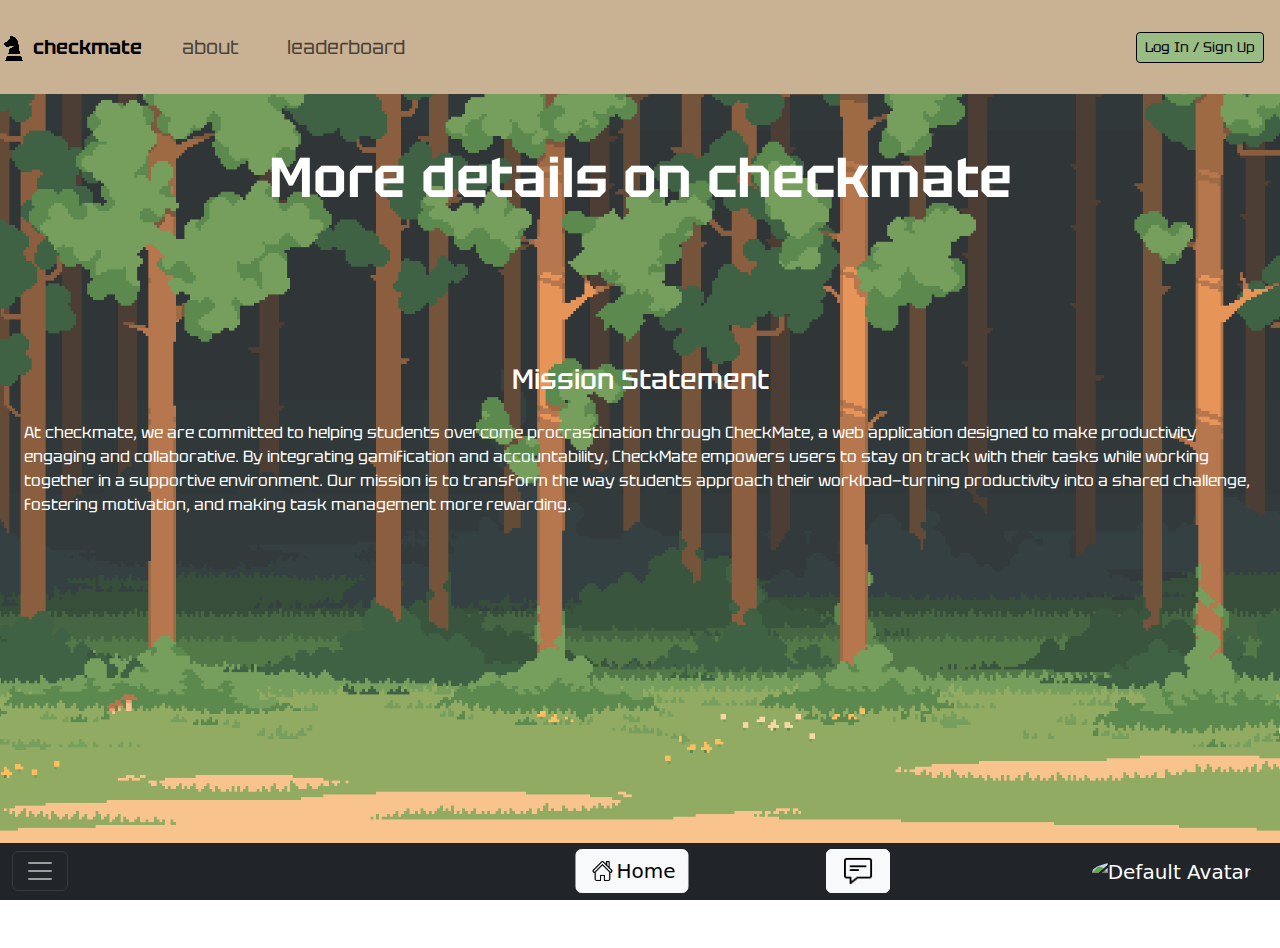
==== about.html @ 99a3b373 "Create about.html" ====
<!DOCTYPE html>
<html lang="en">

<head>
      <title>About</title>
      <meta name="comp1800 template" content="My 1800 App">

      <!-- Required meta tags -->
      <meta charset="utf-8">
      <meta name="viewport" content="width=device-width, initial-scale=1">

      <!-- Bootstrap Library CSS CDN go here -->
      <link rel="stylesheet" href="https://cdn.jsdelivr.net/npm/bootstrap@5.3.3/dist/css/bootstrap.min.css"
            integrity="sha384-QWTKZyjpPEjISv5WaRU9OFeRpok6YctnYmDr5pNlyT2bRjXh0JMhjY6hW+ALEwIH" crossorigin="anonymous">
      <script src="https://cdn.jsdelivr.net/npm/bootstrap@5.3.2/dist/js/bootstrap.bundle.min.js"
            integrity="sha384-C6RzsynM9kWDrMNeT87bh95OGNyZPhcTNXj1NW7RuBCsyN/o0jlpcV8Qyq46cDfL"
            crossorigin="anonymous"></script>
      <!-- Boostrap Library JS CDN  go here -->

      <!-- Other libraries go here -->

      <!-------------------------------------------------------->
      <!-- Firebase 8 Library related CSS, JS, JQuery go here -->
      <!-- ------------------------------------------------------>
      <script src="https://ajax.googleapis.com/ajax/libs/jquery/3.5.1/jquery.min.js"></script>

      <!-- Link to styles of your own -->
      <link rel="stylesheet" href="./styles/style.css">
      <style>
            /*nav bar styling*/
            .nav-item {
                  padding: 12px 16px;
            }

            .nav-link {
                  font-size: 20px;
                  padding: 12px 16px;
            }

            .nav-item:hover {
                  background-color: rgba(255, 255, 255, 0.1);
                  border-radius: 5px;
            }

            .offcanvas {
                  margin-bottom: 62px;
            }

            .custom-start {
                  left: 67% !important;
                  visibility: hidden;
            }

            .custom-start-chat {
                  left: 67% !important;
            }

            .custom-start-users {
                  left: 67% !important;
            }

            .tektur-regular {
                  font-family: "Tektur", sans-serif;
                  font-weight: 400;
                  font-optical-sizing: auto;
                  font-style: normal;
                  font-variation-settings: "wdth" 100;
                  color: white;
            }

            .tektur-bold {
                  font-family: "Tektur", sans-serif;
                  font-weight: 600;
                  font-optical-sizing: auto;
                  font-style: normal;
                  font-variation-settings: "wdth" 100;
                  color: white;
            }
      </style>

</head>

<body>
      <!-- top nav bar -->
      <div id="nav-placeholder"></div>



      <div class="my-5 py-5">
            <div class="hero text-center py-5">
                  <h1 class="display-4 tektur-bold">More details on checkmate</h1>
            </div>

      </div>

      <div class="d-flex justify-content-center tektur-bold">
            <h3>Mission Statement</h3>
      </div>
      <div class="d-flex justify-content-center p-4 py-3 tektur-regular">
            <p>
                  At checkmate, we are committed to helping students overcome procrastination through CheckMate, a web
                  application designed to make productivity engaging and collaborative. By integrating gamification and
                  accountability, CheckMate empowers users to stay on track with their tasks while working together in a
                  supportive environment. Our mission is to transform the way students approach their workload—turning
                  productivity into a shared challenge, fostering motivation, and making task management more rewarding.
            </p>
      </div>


      <!------------------------------>
      <!-- Your HTML Layout go here -->
      <!------------------------------>
      <!-- Stuff for body goes here -->


      <!---------------------------------------------->
      <!-- Your own JavaScript functions go here    -->
      <!---------------------------------------------->

      <!-- Link to scripts of your own -->
      <!-- <script src="./scripts/script.js"></script> -->




      <script src="./scripts/firebaseAPI_DTC01.js"></script>
      <script src="/scripts/script.js"></script>
      <script src="./scripts/nav.js"></script>

</body>

</html>
---- styles/style.css ----
@keyframes pulse-success {
    0% {
        box-shadow: 0 0 0px rgba(0, 255, 0, 0.6);
    }

    50% {
        box-shadow: 0 0 8px rgba(0, 255, 0, 0.8);
    }

    100% {
        box-shadow: 0 0 0px rgba(0, 255, 0, 0.6);
    }
}

.feedback-success {
    animation: pulse-success 0.6s ease-out;
}

.editable-text {
    cursor: pointer;
    display: inline-block;
    min-width: 80px;
}

.drag-handle {
    font-size: 18px;
    color: #999;
    user-select: none;
    padding-right: 6px;
}


html,
body {
    height: 100%;
    margin: 0;

}

body {
    background-image: url('../images/backgroundDarkTrees.png');
    background-size: cover;
    background-position: center;
    background-repeat: no-repeat;
}
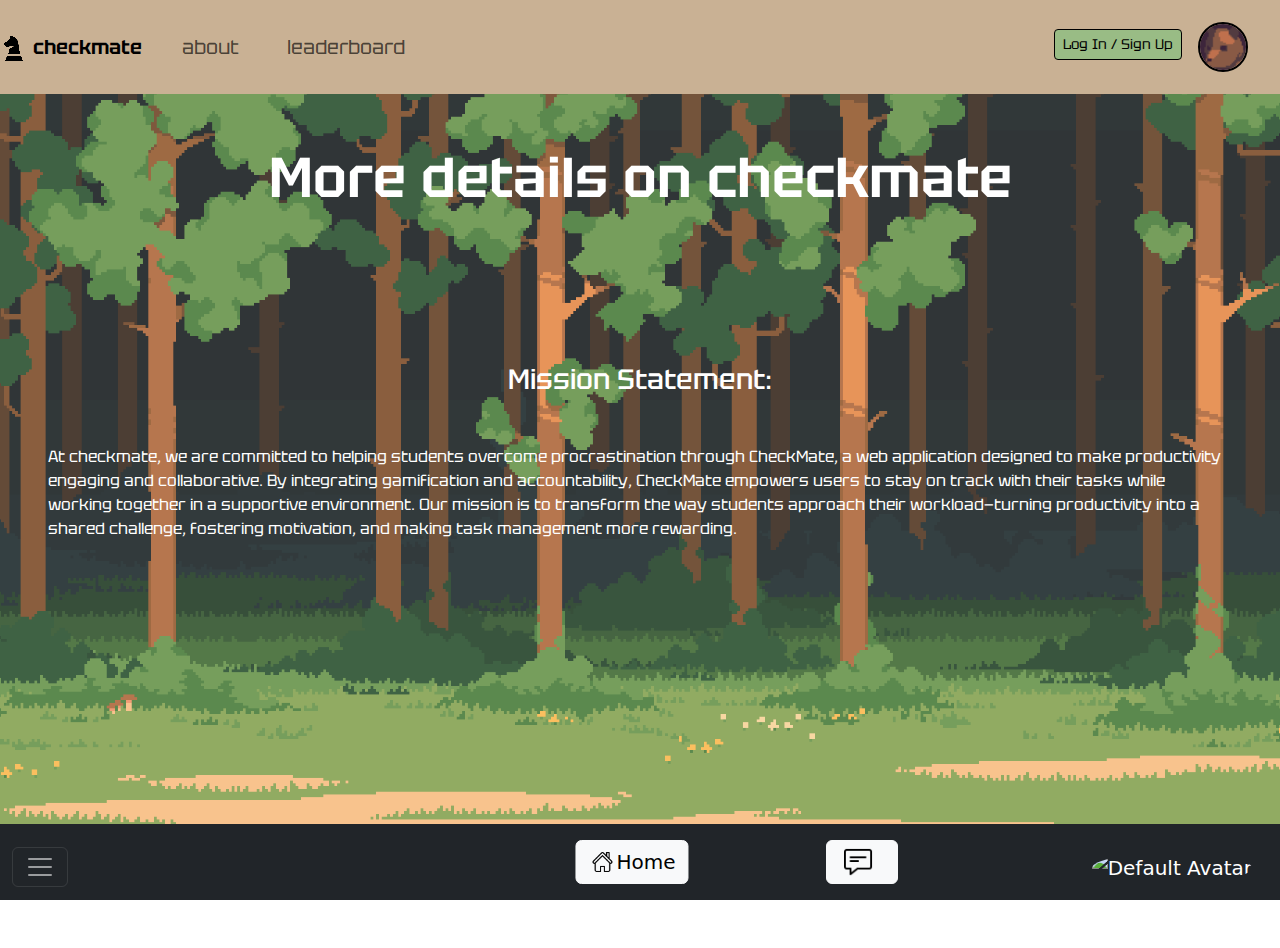
==== commit 6837d781: "Add avatar icon to top nav-bar" ====
--- a/about.html
+++ b/about.html
@@ -94,10 +94,10 @@
       </div>
 
       <div class="d-flex justify-content-center tektur-bold">
-            <h3>Mission Statement</h3>
+            <h3>Mission Statement:</h3>
       </div>
       <div class="d-flex justify-content-center p-4 py-3 tektur-regular">
-            <p>
+            <p class="p-4 px-4">
                   At checkmate, we are committed to helping students overcome procrastination through CheckMate, a web
                   application designed to make productivity engaging and collaborative. By integrating gamification and
                   accountability, CheckMate empowers users to stay on track with their tasks while working together in a
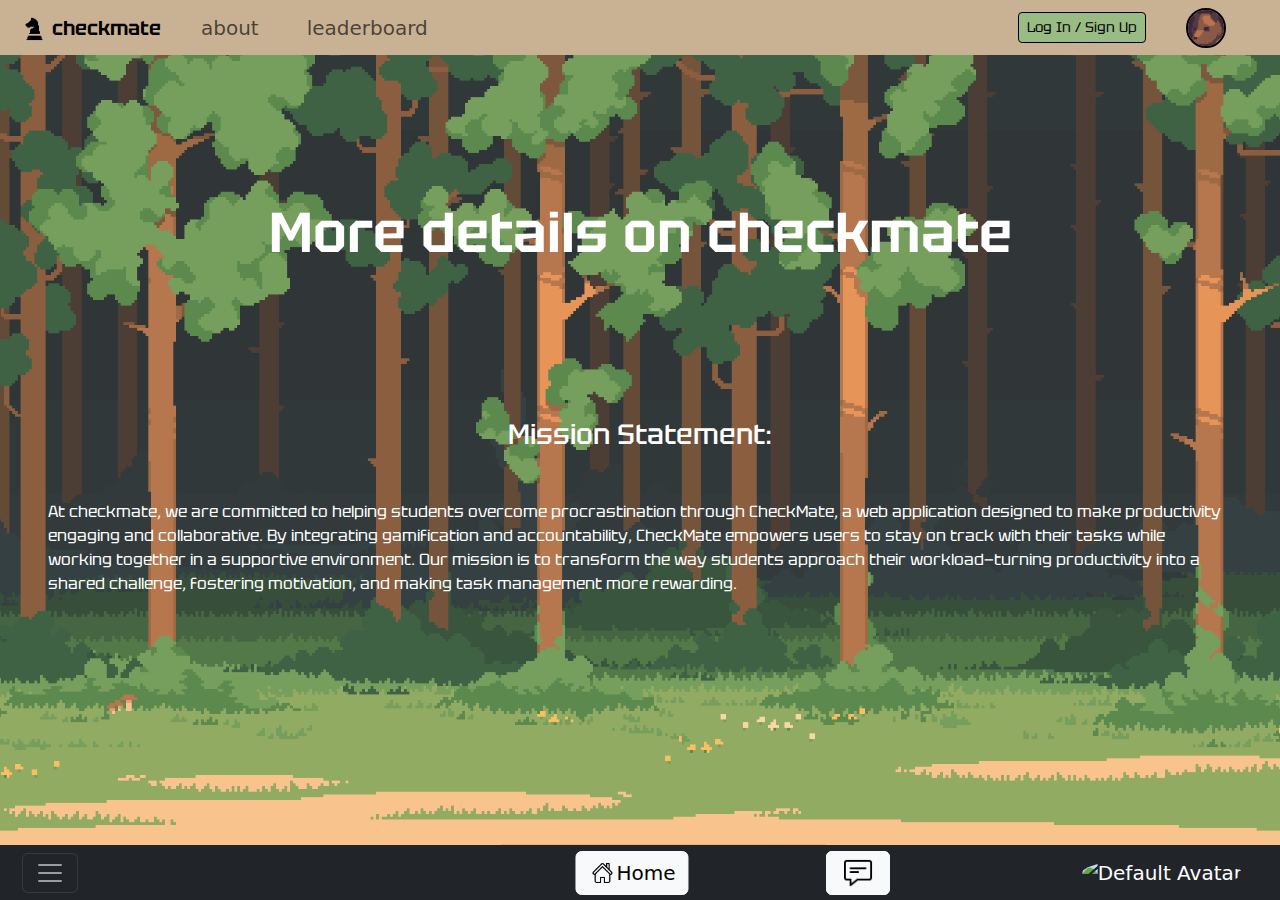
==== commit 53aefbb6: "Fix padding and margins for the nav bars" ====
--- a/about.html
+++ b/about.html
@@ -37,10 +37,10 @@
                   padding: 12px 16px;
             }
 
-            .nav-item:hover {
+            /* .nav-item:hover {
                   background-color: rgba(255, 255, 255, 0.1);
                   border-radius: 5px;
-            }
+            } */
 
             .offcanvas {
                   margin-bottom: 62px;
--- a/styles/style.css
+++ b/styles/style.css
@@ -41,5 +41,29 @@
     background-image: url('../images/backgroundDarkTrees.png');
     background-size: cover;
     background-position: center;
-    background-repeat: no-repeat;
+    background-repeat: repeat-y;
+    min-height: 100%;
+}
+
+
+#leaderboard-placeholder table {
+    max-width: 80%;
+    /* Adjust width of table */
+    margin: auto;
+    /* Center the table */
+    font-size: 14px;
+    /* Reduce font size */
+}
+
+#leaderboard-placeholder th,
+#leaderboard-placeholder td {
+    padding: 6px 10px;
+    /* Reduce cell padding */
+}
+
+.card {
+    max-width: 600px;
+    /* Limit overall card size */
+    /* margin: auto; */
+
 }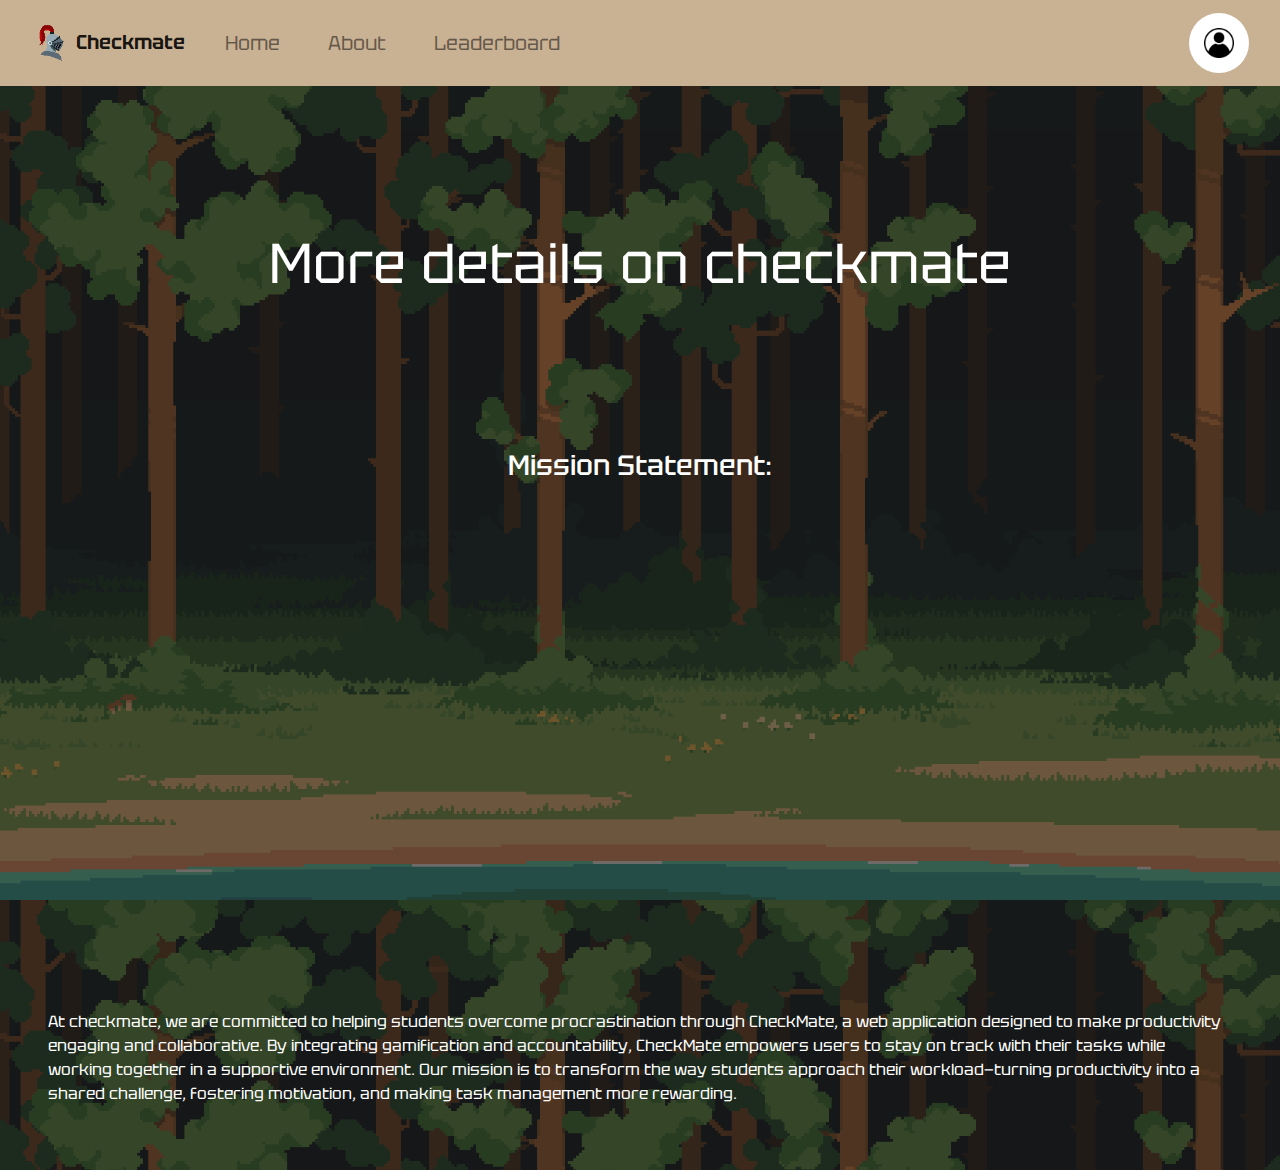
==== commit 5d63eb76: "Add youtube pitch viedo to the about page." ====
--- a/about.html
+++ b/about.html
@@ -84,8 +84,6 @@
       <!-- top nav bar -->
       <div id="nav-placeholder"></div>
 
-
-
       <div class="my-5 py-5">
             <div class="hero text-center py-5">
                   <h1 class="display-4 tektur-bold">More details on checkmate</h1>
@@ -96,6 +94,16 @@
       <div class="d-flex justify-content-center tektur-bold">
             <h3>Mission Statement:</h3>
       </div>
+      <div class="d-flex justify-content-center">
+            <div class="ratio ratio-16x9 p-4 px-4" style="max-width: 800px;">
+                  <iframe src="https://www.youtube.com/embed/TvqPRt1Lt3A?si=qb6r_lEhOLR0qh_y"
+                        title="YouTube video player" frameborder="0"
+                        allow="accelerometer; autoplay; clipboard-write; encrypted-media; gyroscope; picture-in-picture; web-share"
+                        referrerpolicy="strict-origin-when-cross-origin" allowfullscreen>
+                  </iframe>
+            </div>
+      </div>
+
       <div class="d-flex justify-content-center p-4 py-3 tektur-regular">
             <p class="p-4 px-4">
                   At checkmate, we are committed to helping students overcome procrastination through CheckMate, a web
--- a/styles/style.css
+++ b/styles/style.css
@@ -38,7 +38,7 @@
 }
 
 body {
-    background-image: url('../images/backgroundDarkTrees.png');
+    background-image: url('../images/background_black.png');
     background-size: cover;
     background-position: center;
     background-repeat: repeat-y;
@@ -66,4 +66,18 @@
     /* Limit overall card size */
     /* margin: auto; */
 
+}
+
+@media (max-width: 576px) {
+    .why-checkmate-title {
+        padding-left: 3.5rem;
+        padding-right: 2rem;
+    }
+}
+
+@media (max-width: 576px) {
+    .why-checkmate-text {
+        padding-left: 1.5rem;
+        padding-right: 2rem;
+    }
 }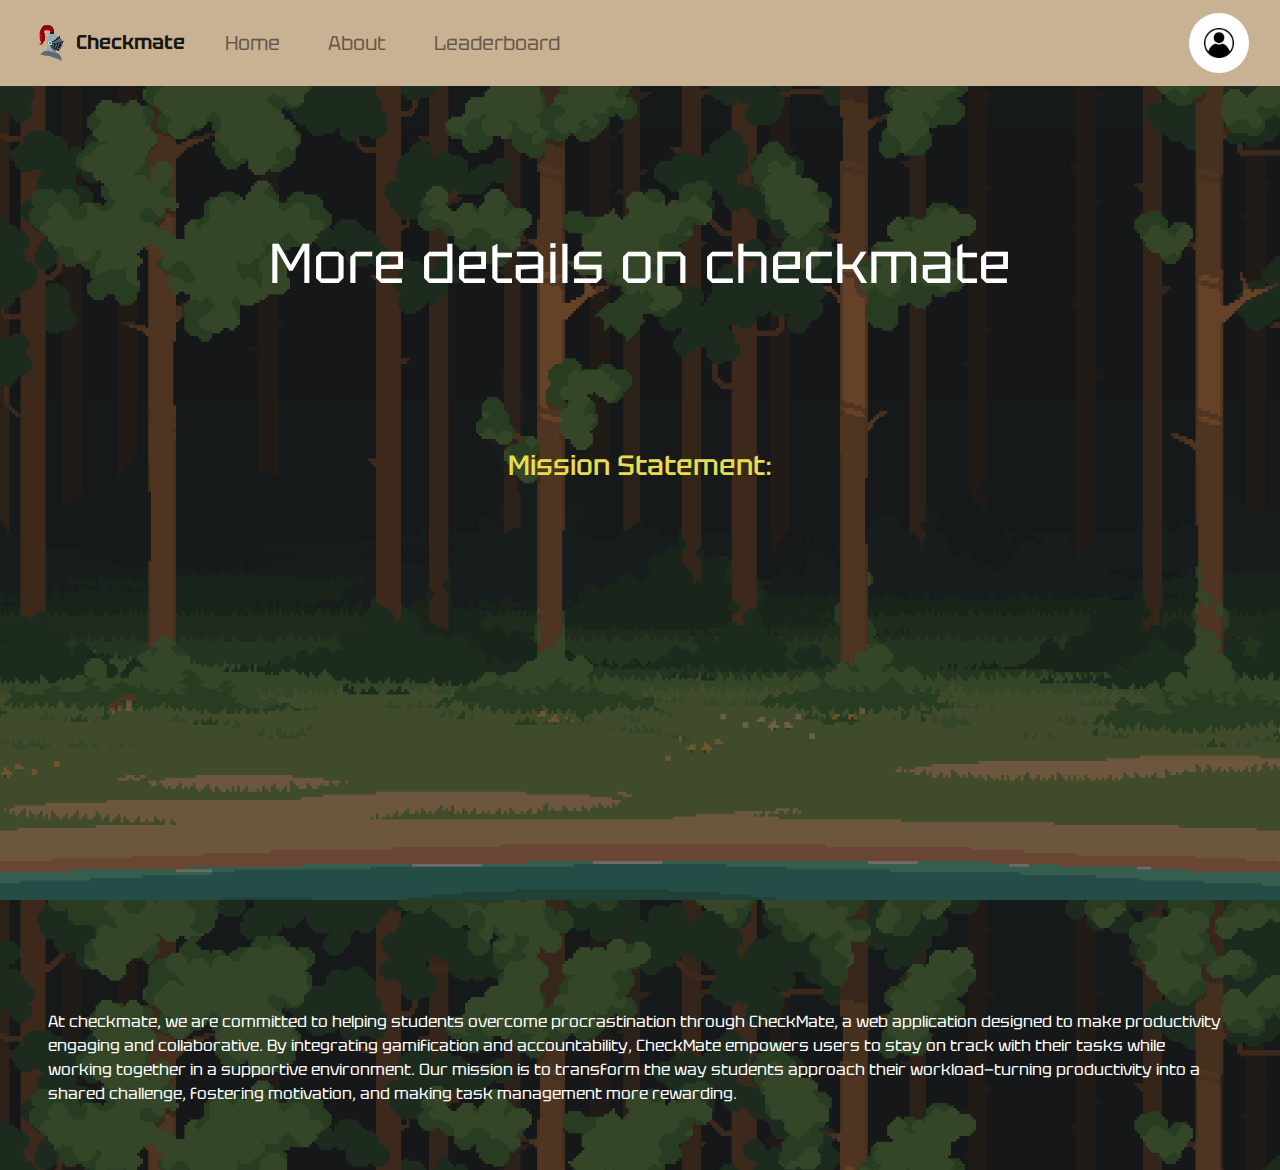
==== commit 23279241: "Connect missing href's" ====
--- a/about.html
+++ b/about.html
@@ -92,7 +92,7 @@
       </div>
 
       <div class="d-flex justify-content-center tektur-bold">
-            <h3>Mission Statement:</h3>
+            <h3 style="color: rgb(231, 221, 77);">Mission Statement:</h3>
       </div>
       <div class="d-flex justify-content-center">
             <div class="ratio ratio-16x9 p-4 px-4" style="max-width: 800px;">
